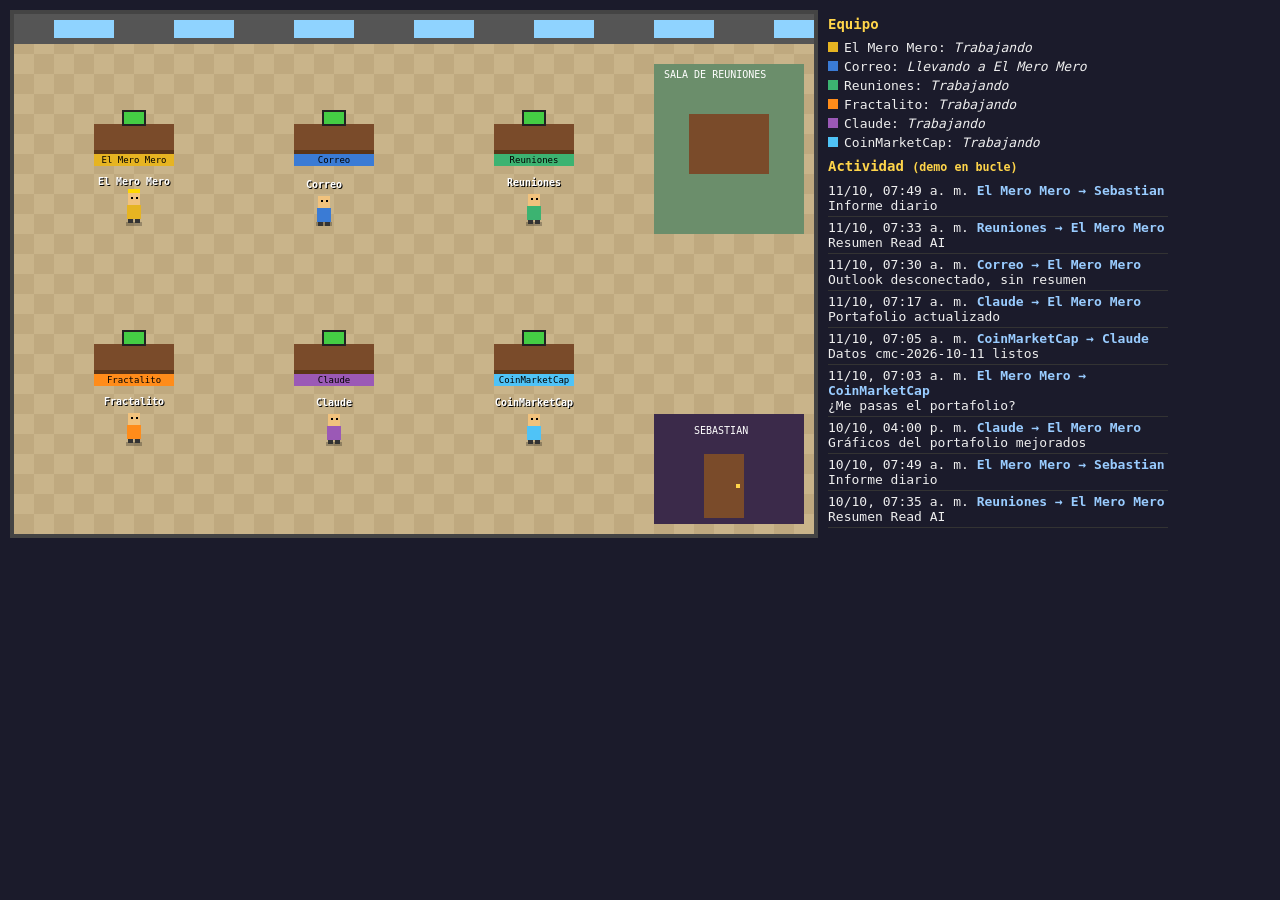
==== index.html @ 962b0408 "Oficina virtual v1" ====
<!doctype html><html lang="es"><head><meta charset="utf-8"><title>Oficina virtual</title>
<link rel="stylesheet" href="estilo.css"></head><body>
<div id="app"><canvas id="c" width="800" height="520"></canvas>
<aside><h2>Equipo</h2><div id="estado"></div><h2>Actividad <small id="modo"></small></h2><div id="log"></div></aside></div>
<script src="eventos.js"></script><script src="oficina.js"></script></body></html>
---- estilo.css ----
body{margin:0;background:#1b1b2b;color:#eee;font:13px monospace}#app{display:flex;gap:10px;padding:10px}
canvas{image-rendering:pixelated;border:4px solid #444;width:800px;height:520px}aside{width:340px;max-height:520px;overflow:auto}
h2{font-size:14px;color:#ffd54a;margin:6px 0}.ag{padding:2px 0}.dot{display:inline-block;width:10px;height:10px;margin-right:6px}
.ev{border-bottom:1px solid #333;padding:3px 0}.ev b{color:#9cf}
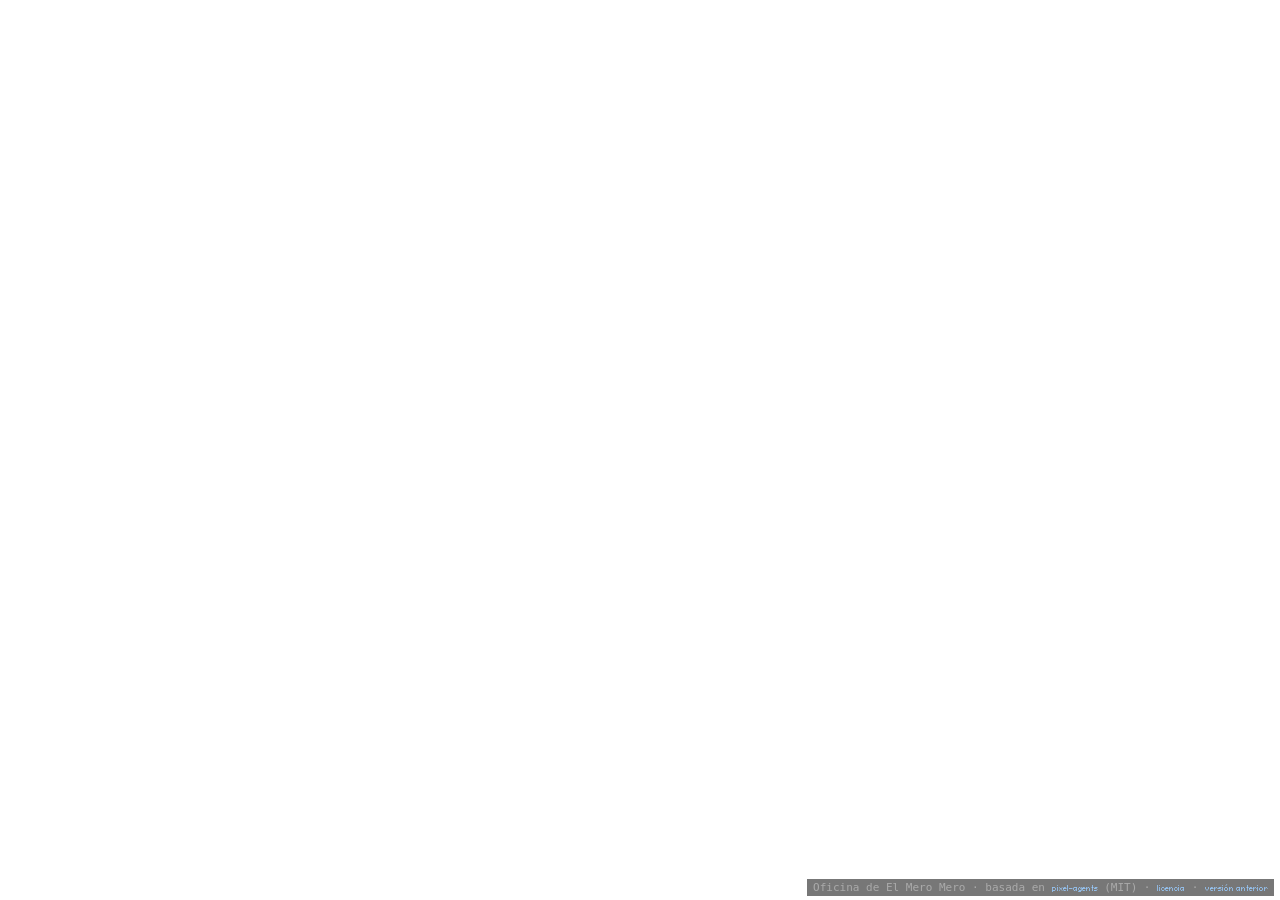
==== commit eccdf815: "Publicar build pixel-agents" ====
--- a/index.html
+++ b/index.html
@@ -1,5 +1,14 @@
-<!doctype html><html lang="es"><head><meta charset="utf-8"><title>Oficina virtual</title>
-<link rel="stylesheet" href="estilo.css"></head><body>
-<div id="app"><canvas id="c" width="800" height="520"></canvas>
-<aside><h2>Equipo</h2><div id="estado"></div><h2>Actividad <small id="modo"></small></h2><div id="log"></div></aside></div>
-<script src="eventos.js"></script><script src="oficina.js"></script></body></html>
+<!doctype html>
+<html lang="es">
+  <head>
+    <meta charset="UTF-8" />
+    <link rel="icon" type="image/svg+xml" href="/vite.svg" />
+    <meta name="viewport" content="width=device-width, initial-scale=1.0" />
+    <title>Oficina de El Mero Mero</title>
+    <script type="module" crossorigin src="./assets/index-DQ82fQJ1.js"></script>
+    <link rel="stylesheet" crossorigin href="./assets/index-CriQp6rI.css">
+  </head>
+  <body>
+    <div id="root"></div>
+  <div style="position:fixed;right:6px;bottom:4px;font:11px monospace;color:#aaa;z-index:9999;background:#0008;padding:2px 6px">Oficina de El Mero Mero · basada en <a style="color:#9cf" href="https://github.com/pixel-agents-hq/pixel-agents">pixel-agents</a> (MIT) · <a style="color:#9cf" href="LICENSE-pixel-agents.txt">licencia</a> · <a style="color:#9cf" href="v1/">versión anterior</a></div></body>
+</html>
--- a/assets/index-CriQp6rI.css
+++ b/assets/index-CriQp6rI.css
@@ -0,0 +1,2 @@
+/*! tailwindcss v4.3.3 | MIT License | https://tailwindcss.com */
+@layer properties{@supports (((-webkit-hyphens:none)) and (not (margin-trim:inline))) or ((-moz-orient:inline) and (not (color:rgb(from red r g b)))){*,:before,:after,::backdrop{--tw-translate-x:0;--tw-translate-y:0;--tw-translate-z:0;--tw-rotate-x:initial;--tw-rotate-y:initial;--tw-rotate-z:initial;--tw-skew-x:initial;--tw-skew-y:initial;--tw-border-style:solid;--tw-leading:initial;--tw-font-weight:initial;--tw-tracking:initial;--tw-ordinal:initial;--tw-slashed-zero:initial;--tw-numeric-figure:initial;--tw-numeric-spacing:initial;--tw-numeric-fraction:initial;--tw-shadow:0 0 #0000;--tw-shadow-color:initial;--tw-shadow-alpha:100%;--tw-inset-shadow:0 0 #0000;--tw-inset-shadow-color:initial;--tw-inset-shadow-alpha:100%;--tw-ring-color:initial;--tw-ring-shadow:0 0 #0000;--tw-inset-ring-color:initial;--tw-inset-ring-shadow:0 0 #0000;--tw-ring-inset:initial;--tw-ring-offset-width:0px;--tw-ring-offset-color:#fff;--tw-ring-offset-shadow:0 0 #0000;--tw-outline-style:solid;--tw-blur:initial;--tw-brightness:initial;--tw-contrast:initial;--tw-grayscale:initial;--tw-hue-rotate:initial;--tw-invert:initial;--tw-opacity:initial;--tw-saturate:initial;--tw-sepia:initial;--tw-drop-shadow:initial;--tw-drop-shadow-color:initial;--tw-drop-shadow-alpha:100%;--tw-drop-shadow-size:initial;--tw-duration:initial;--tw-ease:initial}}}@layer theme{:root,:host{--font-sans:-apple-system, BlinkMacSystemFont, "Segoe UI", Roboto, "Helvetica Neue", "Noto Sans", Arial, sans-serif, "Apple Color Emoji", "Segoe UI Emoji", "Segoe UI Symbol", "Noto Color Emoji";--font-mono:ui-monospace, SFMono-Regular, Menlo, Monaco, Consolas, "Liberation Mono", "Courier New", monospace;--color-black:#000;--color-white:#fff;--container-2xs:18rem;--container-xs:20rem;--container-sm:24rem;--container-xl:36rem;--font-weight-bold:700;--ease-out:cubic-bezier(0, 0, .2, 1);--default-transition-duration:.15s;--default-transition-timing-function:cubic-bezier(.4, 0, .2, 1);--default-font-family:var(--font-sans);--default-mono-font-family:var(--font-mono);--color-bg:var(--color-bg);--color-bg-dark:var(--color-bg-dark);--color-bg-thumb:var(--color-bg-thumb);--color-border:var(--color-border);--color-accent:var(--color-accent);--color-text:var(--color-text);--color-text-muted:var(--color-text-muted);--color-btn-bg:var(--color-btn-bg);--color-btn-hover:var(--color-btn-hover);--color-active-bg:var(--color-active-bg);--color-accent-bright:var(--color-accent-bright);--color-reset-text:var(--color-reset-text);--color-danger:var(--color-danger);--color-warning:var(--color-warning);--color-status-permission:var(--color-status-permission);--color-status-active:var(--color-status-active);--color-status-success:var(--color-status-success);--color-status-error:var(--color-status-error);--shadow-pixel:var(--shadow-pixel)}}@layer base{*,:after,:before,::backdrop{box-sizing:border-box;border:0 solid;margin:0;padding:0}::file-selector-button{box-sizing:border-box;border:0 solid;margin:0;padding:0}html,:host{-webkit-text-size-adjust:100%;tab-size:4;line-height:1.5;font-family:var(--default-font-family,-apple-system, BlinkMacSystemFont, "Segoe UI", Roboto, "Helvetica Neue", "Noto Sans", Arial, sans-serif, "Apple Color Emoji", "Segoe UI Emoji", "Segoe UI Symbol", "Noto Color Emoji");font-feature-settings:var(--default-font-feature-settings,normal);font-variation-settings:var(--default-font-variation-settings,normal);-webkit-tap-highlight-color:transparent}hr{height:0;color:inherit;border-top-width:1px}abbr:where([title]){-webkit-text-decoration:underline dotted;text-decoration:underline dotted}h1,h2,h3,h4,h5,h6{font-size:inherit;font-weight:inherit}a{color:inherit;-webkit-text-decoration:inherit;-webkit-text-decoration:inherit;-webkit-text-decoration:inherit;-webkit-text-decoration:inherit;text-decoration:inherit}b,strong{font-weight:bolder}code,kbd,samp,pre{font-family:var(--default-mono-font-family,ui-monospace, SFMono-Regular, Menlo, Monaco, Consolas, "Liberation Mono", "Courier New", monospace);font-feature-settings:var(--default-mono-font-feature-settings,normal);font-variation-settings:var(--default-mono-font-variation-settings,normal);font-size:1em}small{font-size:80%}sub,sup{vertical-align:baseline;font-size:75%;line-height:0;position:relative}sub{bottom:-.25em}sup{top:-.5em}table{text-indent:0;border-color:inherit;border-collapse:collapse}:-moz-focusring:where(:not(iframe)){outline:auto}progress{vertical-align:baseline}summary{display:list-item}ol,ul,menu{list-style:none}img,svg,video,canvas,audio,iframe,embed,object{vertical-align:middle;display:block}img,video{max-width:100%;height:auto}button,input,select,optgroup,textarea{font:inherit;font-feature-settings:inherit;font-variation-settings:inherit;letter-spacing:inherit;color:inherit;opacity:1;background-color:#0000;border-radius:0}::file-selector-button{font:inherit;font-feature-settings:inherit;font-variation-settings:inherit;letter-spacing:inherit;color:inherit;opacity:1;background-color:#0000;border-radius:0}:where(select:is([multiple],[size])) optgroup{font-weight:bolder}:where(select:is([multiple],[size])) optgroup option{padding-inline-start:20px}::file-selector-button{margin-inline-end:4px}::placeholder{opacity:1}@supports (not ((-webkit-appearance:-apple-pay-button))) or (contain-intrinsic-size:1px){::placeholder{color:currentColor}@supports (color:color-mix(in lab, red, red)){::placeholder{color:color-mix(in oklab, currentcolor 50%, transparent)}}}textarea{resize:vertical}::-webkit-search-decoration{-webkit-appearance:none}::-webkit-date-and-time-value{min-height:1lh;text-align:inherit}::-webkit-datetime-edit{display:inline-flex}::-webkit-datetime-edit-fields-wrapper{padding:0}::-webkit-datetime-edit{padding-block:0}::-webkit-datetime-edit-year-field{padding-block:0}::-webkit-datetime-edit-month-field{padding-block:0}::-webkit-datetime-edit-day-field{padding-block:0}::-webkit-datetime-edit-hour-field{padding-block:0}::-webkit-datetime-edit-minute-field{padding-block:0}::-webkit-datetime-edit-second-field{padding-block:0}::-webkit-datetime-edit-millisecond-field{padding-block:0}::-webkit-datetime-edit-meridiem-field{padding-block:0}::-webkit-calendar-picker-indicator{line-height:1}:-moz-ui-invalid{box-shadow:none}button,input:where([type=button],[type=reset],[type=submit]){appearance:button}::file-selector-button{appearance:button}::-webkit-inner-spin-button{height:auto}::-webkit-outer-spin-button{height:auto}[hidden]:where(:not([hidden=until-found])){display:none!important}html,body,#root{width:100%;height:100%;color:var(--color-text);margin:0;font-family:FS Pixel Sans,sans-serif;font-size:22px;overflow:hidden}*{font-family:FS Pixel Sans,sans-serif}}@layer components{.pixel-panel{border-style:var(--tw-border-style);border-width:2px;border-color:var(--color-border);background-color:var(--color-bg);--tw-shadow:var(--shadow-pixel);box-shadow:var(--tw-inset-shadow), var(--tw-inset-ring-shadow), var(--tw-ring-offset-shadow), var(--tw-ring-shadow), var(--tw-shadow);border-radius:0}.carousel{flex-wrap:nowrap;gap:8px;padding-bottom:2px;display:flex;overflow-x:auto}.pixel-range{appearance:none;cursor:pointer;border:2px solid var(--color-border);background:linear-gradient(to right, var(--color-accent) var(--range-fill,50%), var(--color-bg-dark) var(--range-fill,50%));height:16px}.pixel-range::-webkit-slider-runnable-track{-webkit-appearance:none;background:0 0;height:12px}.pixel-range::-webkit-slider-thumb{appearance:none;background:var(--color-text);border:2px solid var(--color-border);width:10px;height:18px;box-shadow:var(--shadow-pixel);border-radius:0;margin-top:-5px}.pixel-range:hover::-webkit-slider-thumb{background:var(--color-accent-bright)}.pixel-range::-moz-range-track{background:0 0;height:12px}.pixel-range::-moz-range-thumb{background:var(--color-text);border:2px solid var(--color-border);width:10px;height:18px;box-shadow:var(--shadow-pixel);border-radius:0}.pixel-range:hover::-moz-range-thumb{background:var(--color-accent-bright)}.pixel-pulse{animation:1.5s ease-in-out infinite pixel-pulse}.pixel-scrollbar::-webkit-scrollbar{width:6px;height:6px}.pixel-scrollbar::-webkit-scrollbar-track{background:var(--color-bg-dark)}.pixel-scrollbar::-webkit-scrollbar-thumb{background:var(--color-border);border-radius:0}.pixel-scrollbar::-webkit-scrollbar-thumb:hover{background:var(--color-accent)}.pixel-scrollbar{scrollbar-width:thin;scrollbar-color:var(--color-border) var(--color-bg-dark)}}@layer utilities{.pointer-events-none{pointer-events:none}.invisible{visibility:hidden}.visible{visibility:visible}.absolute{position:absolute}.fixed{position:fixed}.relative{position:relative}.static{position:static}.inset-0{inset:0}.top-1\/2{top:50%}.top-4{top:4px}.top-8{top:8px}.top-10{top:10px}.right-4{right:4px}.right-28{right:28px}.bottom-8{bottom:8px}.bottom-10{bottom:10px}.bottom-42{bottom:42px}.bottom-76{bottom:76px}.bottom-full{bottom:100%}.left-0{left:0}.left-1\/2{left:50%}.left-8{left:8px}.left-10{left:10px}.z-10{z-index:10}.z-11{z-index:11}.z-15{z-index:15}.z-20{z-index:20}.z-100{z-index:100}.container{width:100%}@media (width>=40rem){.container{max-width:40rem}}@media (width>=48rem){.container{max-width:48rem}}@media (width>=64rem){.container{max-width:64rem}}@media (width>=80rem){.container{max-width:80rem}}@media (width>=96rem){.container{max-width:96rem}}.m-0{margin:0}.mx-2{margin-inline:2px}.-mt-4{margin-top:-4px}.-mt-6{margin-top:-6px}.mt-4{margin-top:4px}.mt-6{margin-top:6px}.mt-8{margin-top:8px}.mt-10{margin-top:10px}.mt-12{margin-top:12px}.mt-\[1px\]{margin-top:1px}.mb-2{margin-bottom:2px}.mb-4{margin-bottom:4px}.mb-6{margin-bottom:6px}.mb-8{margin-bottom:8px}.mb-12{margin-bottom:12px}.mb-20{margin-bottom:20px}.ml-2{margin-left:2px}.ml-3{margin-left:3px}.block{display:block}.flex{display:flex}.grid{display:grid}.hidden{display:none}.inline{display:inline}.inline-block{display:inline-block}.inline-flex{display:inline-flex}.size-20{width:20px;height:20px}.h-6{height:6px}.h-8{height:8px}.h-14{height:14px}.h-16{height:16px}.h-18{height:18px}.h-24{height:24px}.h-40{height:40px}.h-full{height:100%}.max-h-80{max-height:80px}.max-h-\[60vh\]{max-height:60vh}.min-h-170{min-height:170px}.w-6{width:6px}.w-8{width:8px}.w-14{width:14px}.w-16{width:16px}.w-18{width:18px}.w-21{width:21px}.w-24{width:24px}.w-40{width:40px}.w-44{width:44px}.w-64{width:64px}.w-130{width:130px}.w-\[1px\]{width:1px}.w-full{width:100%}.max-w-2xs{max-width:var(--container-2xs)}.max-w-\[calc\(100vw-20px\)\]{max-width:calc(100vw - 20px)}.max-w-xl{max-width:var(--container-xl)}.min-w-0{min-width:0}.min-w-128{min-width:128px}.min-w-sm\!{min-width:var(--container-sm)!important}.min-w-xs{min-width:var(--container-xs)}.flex-1{flex:1}.shrink-0{flex-shrink:0}.grow{flex-grow:1}.-translate-x-1\/2{--tw-translate-x:calc(calc(1 / 2 * 100%) * -1);translate:var(--tw-translate-x) var(--tw-translate-y)}.-translate-y-1\/2{--tw-translate-y:calc(calc(1 / 2 * 100%) * -1);translate:var(--tw-translate-x) var(--tw-translate-y)}.translate-y-2{--tw-translate-y:calc(1px * 2);translate:var(--tw-translate-x) var(--tw-translate-y)}.transform{transform:var(--tw-rotate-x,) var(--tw-rotate-y,) var(--tw-rotate-z,) var(--tw-skew-x,) var(--tw-skew-y,)}.cursor-default{cursor:default}.cursor-pointer{cursor:pointer}.list-disc{list-style-type:disc}.grid-cols-\[repeat\(4\,130px\)\]{grid-template-columns:repeat(4,130px)}.flex-col{flex-direction:column}.flex-col-reverse{flex-direction:column-reverse}.flex-row{flex-direction:row}.flex-wrap{flex-wrap:wrap}.items-center{align-items:center}.items-start{align-items:flex-start}.justify-between{justify-content:space-between}.justify-center{justify-content:center}.justify-end{justify-content:flex-end}.gap-0{gap:0}.gap-2{gap:2px}.gap-3{gap:3px}.gap-4{gap:4px}.gap-5{gap:5px}.gap-6{gap:6px}.gap-8{gap:8px}.gap-10{gap:10px}.gap-12{gap:12px}.gap-\[1px\]{gap:1px}.overflow-auto{overflow:auto}.overflow-hidden{overflow:hidden}.overflow-y-auto{overflow-y:auto}.rounded-full{border-radius:3.40282e38px}.rounded-none{border-radius:0}.border{border-style:var(--tw-border-style);border-width:1px}.border-0{border-style:var(--tw-border-style);border-width:0}.border-2{border-style:var(--tw-border-style);border-width:2px}.border-t{border-top-style:var(--tw-border-style);border-top-width:1px}.border-r{border-right-style:var(--tw-border-style);border-right-width:1px}.border-b{border-bottom-style:var(--tw-border-style);border-bottom-width:1px}.border-l-2{border-left-style:var(--tw-border-style);border-left-width:2px}.border-none{--tw-border-style:none;border-style:none}.border-accent{border-color:var(--color-accent)}.border-border{border-color:var(--color-border)}.border-border\!{border-color:var(--color-border)!important}.border-transparent{border-color:#0000}.border-white\/8{border-color:#ffffff14}@supports (color:color-mix(in lab, red, red)){.border-white\/8{border-color:color-mix(in oklab, var(--color-white) 8%, transparent)}}.border-white\/50{border-color:#ffffff80}@supports (color:color-mix(in lab, red, red)){.border-white\/50{border-color:color-mix(in oklab, var(--color-white) 50%, transparent)}}.bg-accent{background-color:var(--color-accent)}.bg-accent\!{background-color:var(--color-accent)!important}.bg-accent-bright{background-color:var(--color-accent-bright)}.bg-active-bg{background-color:var(--color-active-bg)}.bg-bg{background-color:var(--color-bg)}.bg-bg-dark{background-color:var(--color-bg-dark)}.bg-black\/50{background-color:#00000080}@supports (color:color-mix(in lab, red, red)){.bg-black\/50{background-color:color-mix(in oklab, var(--color-black) 50%, transparent)}}.bg-black\/70{background-color:#000000b3}@supports (color:color-mix(in lab, red, red)){.bg-black\/70{background-color:color-mix(in oklab, var(--color-black) 70%, transparent)}}.bg-btn-bg{background-color:var(--color-btn-bg)}.bg-danger{background-color:var(--color-danger)}.bg-status-active{background-color:var(--color-status-active)}.bg-status-error{background-color:var(--color-status-error)}.bg-status-permission{background-color:var(--color-status-permission)}.bg-status-success{background-color:var(--color-status-success)}.bg-transparent{background-color:#0000}.bg-white\/15{background-color:#ffffff26}@supports (color:color-mix(in lab, red, red)){.bg-white\/15{background-color:color-mix(in oklab, var(--color-white) 15%, transparent)}}.p-0{padding:0}.p-4{padding:4px}.px-2{padding-inline:2px}.px-4{padding-inline:4px}.px-6{padding-inline:6px}.px-8{padding-inline:8px}.px-10{padding-inline:10px}.px-12{padding-inline:12px}.px-14{padding-inline:14px}.px-16{padding-inline:16px}.px-20{padding-inline:20px}.px-24{padding-inline:24px}.px-32{padding-inline:32px}.py-0\.5{padding-block:.5px}.py-1{padding-block:1px}.py-2{padding-block:2px}.py-3{padding-block:3px}.py-4{padding-block:4px}.py-6{padding-block:6px}.py-8{padding-block:8px}.py-10{padding-block:10px}.py-24{padding-block:24px}.pt-2{padding-top:2px}.pt-8{padding-top:8px}.pr-2{padding-right:2px}.pr-20{padding-right:20px}.pb-2{padding-bottom:2px}.pb-4{padding-bottom:4px}.pb-9{padding-bottom:9px}.pb-10{padding-bottom:10px}.pl-1\.5{padding-left:1.5px}.pl-4{padding-left:4px}.pl-8{padding-left:8px}.pl-18{padding-left:18px}.text-center{text-align:center}.text-left{text-align:left}.text-right{text-align:right}.font-mono{font-family:var(--font-mono)}.text-2xl{font-size:36px}.text-2xs{font-size:16px}.text-3xl{font-size:44px}.text-4xl{font-size:52px}.text-5xl{font-size:64px}.text-\[12px\]{font-size:12px}.text-base{font-size:22px}.text-lg{font-size:26px}.text-sm{font-size:20px}.text-xl{font-size:30px}.text-xs{font-size:18px}.leading-\[1\.3\]{--tw-leading:1.3;line-height:1.3}.leading-\[1\.4\]{--tw-leading:1.4;line-height:1.4}.leading-none{--tw-leading:1;line-height:1}.font-bold{--tw-font-weight:var(--font-weight-bold);font-weight:var(--font-weight-bold)}.tracking-\[0\.08em\]{--tw-tracking:.08em;letter-spacing:.08em}.break-all{word-break:break-all}.text-ellipsis{text-overflow:ellipsis}.whitespace-nowrap{white-space:nowrap}.text-accent{color:var(--color-accent)}.text-accent-bright{color:var(--color-accent-bright)}.text-reset-text{color:var(--color-reset-text)}.text-status-error{color:var(--color-status-error)}.text-status-permission{color:var(--color-status-permission)}.text-status-success{color:var(--color-status-success)}.text-text{color:var(--color-text)}.text-text-muted{color:var(--color-text-muted)}.text-warning{color:var(--color-warning)}.text-white{color:var(--color-white)}.lowercase{text-transform:lowercase}.uppercase{text-transform:uppercase}.italic{font-style:italic}.tabular-nums{--tw-numeric-spacing:tabular-nums;font-variant-numeric:var(--tw-ordinal,) var(--tw-slashed-zero,) var(--tw-numeric-figure,) var(--tw-numeric-spacing,) var(--tw-numeric-fraction,)}.no-underline{text-decoration-line:none}.underline{text-decoration-line:underline}.opacity-50{opacity:.5}.opacity-60{opacity:.6}.opacity-70{opacity:.7}.opacity-80{opacity:.8}.opacity-85{opacity:.85}.opacity-\[var\(--btn-disabled-opacity\)\]{opacity:var(--btn-disabled-opacity)}.shadow{--tw-shadow:0 1px 3px 0 var(--tw-shadow-color,#0000001a), 0 1px 2px -1px var(--tw-shadow-color,#0000001a);box-shadow:var(--tw-inset-shadow), var(--tw-inset-ring-shadow), var(--tw-ring-offset-shadow), var(--tw-ring-shadow), var(--tw-shadow)}.shadow-pixel{--tw-shadow:var(--shadow-pixel);box-shadow:var(--tw-inset-shadow), var(--tw-inset-ring-shadow), var(--tw-ring-offset-shadow), var(--tw-ring-shadow), var(--tw-shadow)}.ring{--tw-ring-shadow:var(--tw-ring-inset,) 0 0 0 calc(1px + var(--tw-ring-offset-width)) var(--tw-ring-color,currentcolor);box-shadow:var(--tw-inset-shadow), var(--tw-inset-ring-shadow), var(--tw-ring-offset-shadow), var(--tw-ring-shadow), var(--tw-shadow)}.outline{outline-style:var(--tw-outline-style);outline-width:1px}.grayscale{--tw-grayscale:grayscale(100%);filter:var(--tw-blur,) var(--tw-brightness,) var(--tw-contrast,) var(--tw-grayscale,) var(--tw-hue-rotate,) var(--tw-invert,) var(--tw-saturate,) var(--tw-sepia,) var(--tw-drop-shadow,)}.transition{transition-property:color,background-color,border-color,outline-color,text-decoration-color,fill,stroke,--tw-gradient-from,--tw-gradient-via,--tw-gradient-to,opacity,box-shadow,transform,translate,scale,rotate,filter,-webkit-backdrop-filter,backdrop-filter,display,content-visibility,overlay,pointer-events;transition-timing-function:var(--tw-ease,var(--default-transition-timing-function));transition-duration:var(--tw-duration,var(--default-transition-duration))}.transition-colors{transition-property:color,background-color,border-color,outline-color,text-decoration-color,fill,stroke,--tw-gradient-from,--tw-gradient-via,--tw-gradient-to;transition-timing-function:var(--tw-ease,var(--default-transition-timing-function));transition-duration:var(--tw-duration,var(--default-transition-duration))}.transition-opacity{transition-property:opacity;transition-timing-function:var(--tw-ease,var(--default-transition-timing-function));transition-duration:var(--tw-duration,var(--default-transition-duration))}.duration-200{--tw-duration:.2s;transition-duration:.2s}.ease-out{--tw-ease:var(--ease-out);transition-timing-function:var(--ease-out)}.select-all{-webkit-user-select:all;user-select:all}.select-none{-webkit-user-select:none;user-select:none}@media (hover:hover){.hover\:border-accent-bright:hover{border-color:var(--color-accent-bright)}.hover\:bg-accent-bright:hover{background-color:var(--color-accent-bright)}.hover\:bg-accent-bright\!:hover{background-color:var(--color-accent-bright)!important}.hover\:bg-btn-bg:hover{background-color:var(--color-btn-bg)}.hover\:bg-btn-hover:hover{background-color:var(--color-btn-hover)}.hover\:text-accent:hover{color:var(--color-accent)}.hover\:text-accent-bright:hover{color:var(--color-accent-bright)}.hover\:text-text:hover{color:var(--color-text)}}.disabled\:cursor-default:disabled{cursor:default}.disabled\:opacity-\(--btn-disabled-opacity\):disabled{opacity:var(--btn-disabled-opacity)}@media (hover:hover){.disabled\:hover\:bg-btn-bg:disabled:hover{background-color:var(--color-btn-bg)}}}@font-face{font-family:FS Pixel Sans;font-style:normal;font-weight:400;font-display:swap;src:url(../fonts/FSPixelSansUnicode-Regular.ttf)format("truetype")}:root{--color-bg:#1e1e2e;--color-bg-dark:#181828;--color-bg-thumb:#2a2a3a;--color-border:#4a4a6a;--color-accent:#6030ff;--color-accent-bright:#746fff;--color-text:#ffffffe6;--color-text-muted:#ffffff80;--color-btn-bg:#353445;--color-btn-hover:#4e4b68;--color-active-bg:#2c2b6d;--color-reset-text:#ecc;--color-danger:#d14249;--color-warning:#ff8d14;--color-status-permission:#cca700;--color-status-active:#3794ff;--color-status-success:#89d185;--color-status-error:var(--color-danger);--shadow-pixel:2px 2px 0px #0a0a14;--vignette:radial-gradient(ellipse at center, transparent 50%, #0009 100%);--btn-disabled-opacity:.35}@keyframes pixel-pulse{0%,to{opacity:1}50%{opacity:.3}}@property --tw-translate-x{syntax:"*";inherits:false;initial-value:0}@property --tw-translate-y{syntax:"*";inherits:false;initial-value:0}@property --tw-translate-z{syntax:"*";inherits:false;initial-value:0}@property --tw-rotate-x{syntax:"*";inherits:false}@property --tw-rotate-y{syntax:"*";inherits:false}@property --tw-rotate-z{syntax:"*";inherits:false}@property --tw-skew-x{syntax:"*";inherits:false}@property --tw-skew-y{syntax:"*";inherits:false}@property --tw-border-style{syntax:"*";inherits:false;initial-value:solid}@property --tw-leading{syntax:"*";inherits:false}@property --tw-font-weight{syntax:"*";inherits:false}@property --tw-tracking{syntax:"*";inherits:false}@property --tw-ordinal{syntax:"*";inherits:false}@property --tw-slashed-zero{syntax:"*";inherits:false}@property --tw-numeric-figure{syntax:"*";inherits:false}@property --tw-numeric-spacing{syntax:"*";inherits:false}@property --tw-numeric-fraction{syntax:"*";inherits:false}@property --tw-shadow{syntax:"*";inherits:false;initial-value:0 0 #0000}@property --tw-shadow-color{syntax:"*";inherits:false}@property --tw-shadow-alpha{syntax:"<percentage>";inherits:false;initial-value:100%}@property --tw-inset-shadow{syntax:"*";inherits:false;initial-value:0 0 #0000}@property --tw-inset-shadow-color{syntax:"*";inherits:false}@property --tw-inset-shadow-alpha{syntax:"<percentage>";inherits:false;initial-value:100%}@property --tw-ring-color{syntax:"*";inherits:false}@property --tw-ring-shadow{syntax:"*";inherits:false;initial-value:0 0 #0000}@property --tw-inset-ring-color{syntax:"*";inherits:false}@property --tw-inset-ring-shadow{syntax:"*";inherits:false;initial-value:0 0 #0000}@property --tw-ring-inset{syntax:"*";inherits:false}@property --tw-ring-offset-width{syntax:"<length>";inherits:false;initial-value:0}@property --tw-ring-offset-color{syntax:"*";inherits:false;initial-value:#fff}@property --tw-ring-offset-shadow{syntax:"*";inherits:false;initial-value:0 0 #0000}@property --tw-outline-style{syntax:"*";inherits:false;initial-value:solid}@property --tw-blur{syntax:"*";inherits:false}@property --tw-brightness{syntax:"*";inherits:false}@property --tw-contrast{syntax:"*";inherits:false}@property --tw-grayscale{syntax:"*";inherits:false}@property --tw-hue-rotate{syntax:"*";inherits:false}@property --tw-invert{syntax:"*";inherits:false}@property --tw-opacity{syntax:"*";inherits:false}@property --tw-saturate{syntax:"*";inherits:false}@property --tw-sepia{syntax:"*";inherits:false}@property --tw-drop-shadow{syntax:"*";inherits:false}@property --tw-drop-shadow-color{syntax:"*";inherits:false}@property --tw-drop-shadow-alpha{syntax:"<percentage>";inherits:false;initial-value:100%}@property --tw-drop-shadow-size{syntax:"*";inherits:false}@property --tw-duration{syntax:"*";inherits:false}@property --tw-ease{syntax:"*";inherits:false}
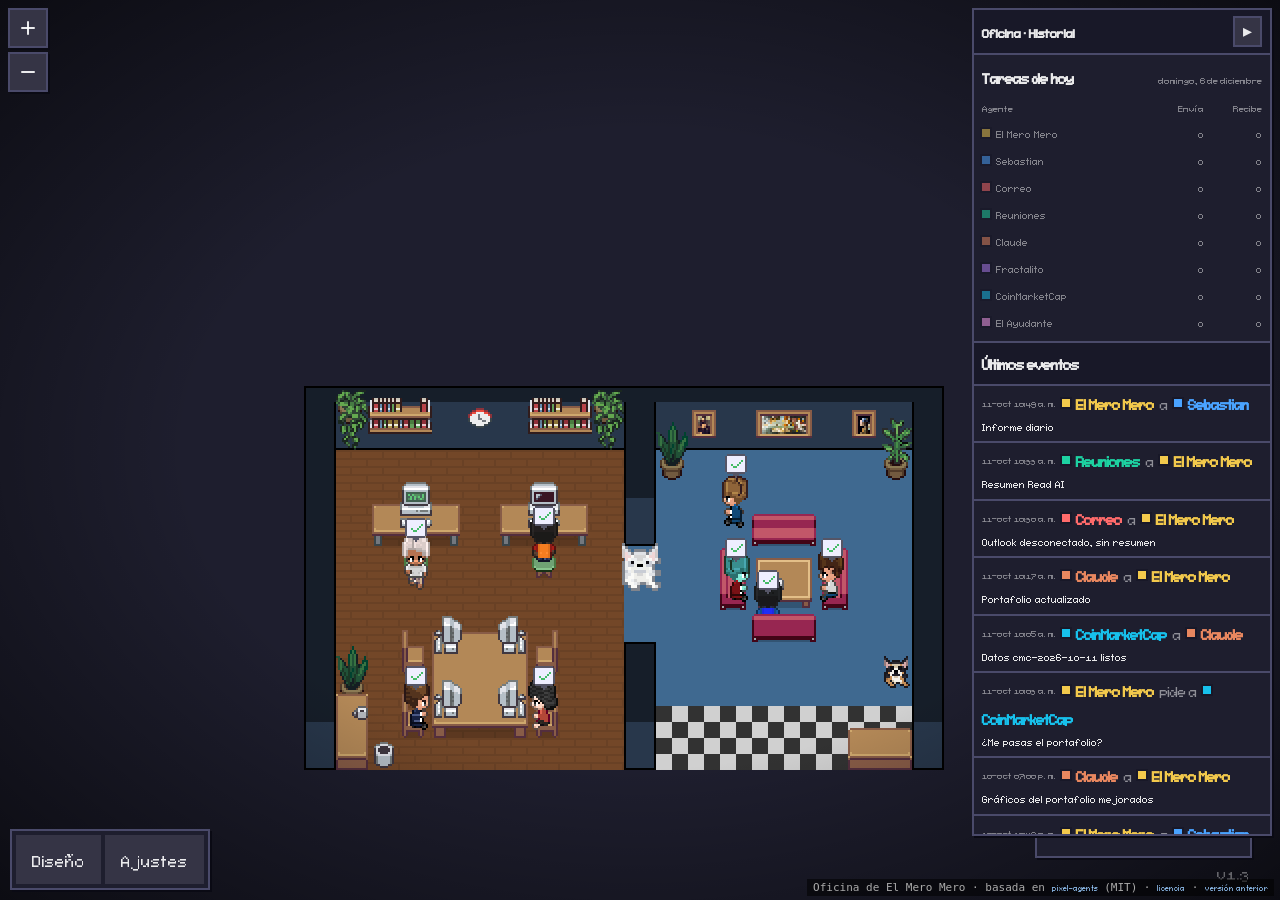
==== commit 05cc37ce: "Sebastian estilo Lobo de Wall Street" ====
--- a/index.html
+++ b/index.html
@@ -2,11 +2,11 @@
 <html lang="es">
   <head>
     <meta charset="UTF-8" />
-    <link rel="icon" type="image/svg+xml" href="/vite.svg" />
-    <meta name="viewport" content="width=device-width, initial-scale=1.0" />
+    <link rel="icon" href="data:," />
+    <meta name="viewport" content="width=device-width, initial-scale=1.0, viewport-fit=cover" />
     <title>Oficina de El Mero Mero</title>
-    <script type="module" crossorigin src="./assets/index-DQ82fQJ1.js"></script>
-    <link rel="stylesheet" crossorigin href="./assets/index-CriQp6rI.css">
+    <script type="module" crossorigin src="./assets/index-D2UADUM4.js"></script>
+    <link rel="stylesheet" crossorigin href="./assets/index-CZzEmwzj.css">
   </head>
   <body>
     <div id="root"></div>
--- a/assets/index-CZzEmwzj.css
+++ b/assets/index-CZzEmwzj.css
@@ -0,0 +1,2 @@
+/*! tailwindcss v4.3.3 | MIT License | https://tailwindcss.com */
+@layer properties{@supports (((-webkit-hyphens:none)) and (not (margin-trim:inline))) or ((-moz-orient:inline) and (not (color:rgb(from red r g b)))){*,:before,:after,::backdrop{--tw-translate-x:0;--tw-translate-y:0;--tw-translate-z:0;--tw-rotate-x:initial;--tw-rotate-y:initial;--tw-rotate-z:initial;--tw-skew-x:initial;--tw-skew-y:initial;--tw-border-style:solid;--tw-leading:initial;--tw-font-weight:initial;--tw-tracking:initial;--tw-ordinal:initial;--tw-slashed-zero:initial;--tw-numeric-figure:initial;--tw-numeric-spacing:initial;--tw-numeric-fraction:initial;--tw-shadow:0 0 #0000;--tw-shadow-color:initial;--tw-shadow-alpha:100%;--tw-inset-shadow:0 0 #0000;--tw-inset-shadow-color:initial;--tw-inset-shadow-alpha:100%;--tw-ring-color:initial;--tw-ring-shadow:0 0 #0000;--tw-inset-ring-color:initial;--tw-inset-ring-shadow:0 0 #0000;--tw-ring-inset:initial;--tw-ring-offset-width:0px;--tw-ring-offset-color:#fff;--tw-ring-offset-shadow:0 0 #0000;--tw-outline-style:solid;--tw-blur:initial;--tw-brightness:initial;--tw-contrast:initial;--tw-grayscale:initial;--tw-hue-rotate:initial;--tw-invert:initial;--tw-opacity:initial;--tw-saturate:initial;--tw-sepia:initial;--tw-drop-shadow:initial;--tw-drop-shadow-color:initial;--tw-drop-shadow-alpha:100%;--tw-drop-shadow-size:initial;--tw-duration:initial;--tw-ease:initial}}}@layer theme{:root,:host{--font-sans:-apple-system, BlinkMacSystemFont, "Segoe UI", Roboto, "Helvetica Neue", "Noto Sans", Arial, sans-serif, "Apple Color Emoji", "Segoe UI Emoji", "Segoe UI Symbol", "Noto Color Emoji";--font-mono:ui-monospace, SFMono-Regular, Menlo, Monaco, Consolas, "Liberation Mono", "Courier New", monospace;--color-black:#000;--color-white:#fff;--container-2xs:18rem;--container-xs:20rem;--container-sm:24rem;--container-xl:36rem;--font-weight-bold:700;--ease-out:cubic-bezier(0, 0, .2, 1);--default-transition-duration:.15s;--default-transition-timing-function:cubic-bezier(.4, 0, .2, 1);--default-font-family:var(--font-sans);--default-mono-font-family:var(--font-mono);--color-bg:var(--color-bg);--color-bg-dark:var(--color-bg-dark);--color-bg-thumb:var(--color-bg-thumb);--color-border:var(--color-border);--color-accent:var(--color-accent);--color-text:var(--color-text);--color-text-muted:var(--color-text-muted);--color-btn-bg:var(--color-btn-bg);--color-btn-hover:var(--color-btn-hover);--color-active-bg:var(--color-active-bg);--color-accent-bright:var(--color-accent-bright);--color-reset-text:var(--color-reset-text);--color-danger:var(--color-danger);--color-warning:var(--color-warning);--color-status-permission:var(--color-status-permission);--color-status-active:var(--color-status-active);--color-status-success:var(--color-status-success);--color-status-error:var(--color-status-error);--shadow-pixel:var(--shadow-pixel)}}@layer base{*,:after,:before,::backdrop{box-sizing:border-box;border:0 solid;margin:0;padding:0}::file-selector-button{box-sizing:border-box;border:0 solid;margin:0;padding:0}html,:host{-webkit-text-size-adjust:100%;tab-size:4;line-height:1.5;font-family:var(--default-font-family,-apple-system, BlinkMacSystemFont, "Segoe UI", Roboto, "Helvetica Neue", "Noto Sans", Arial, sans-serif, "Apple Color Emoji", "Segoe UI Emoji", "Segoe UI Symbol", "Noto Color Emoji");font-feature-settings:var(--default-font-feature-settings,normal);font-variation-settings:var(--default-font-variation-settings,normal);-webkit-tap-highlight-color:transparent}hr{height:0;color:inherit;border-top-width:1px}abbr:where([title]){-webkit-text-decoration:underline dotted;text-decoration:underline dotted}h1,h2,h3,h4,h5,h6{font-size:inherit;font-weight:inherit}a{color:inherit;-webkit-text-decoration:inherit;-webkit-text-decoration:inherit;-webkit-text-decoration:inherit;-webkit-text-decoration:inherit;text-decoration:inherit}b,strong{font-weight:bolder}code,kbd,samp,pre{font-family:var(--default-mono-font-family,ui-monospace, SFMono-Regular, Menlo, Monaco, Consolas, "Liberation Mono", "Courier New", monospace);font-feature-settings:var(--default-mono-font-feature-settings,normal);font-variation-settings:var(--default-mono-font-variation-settings,normal);font-size:1em}small{font-size:80%}sub,sup{vertical-align:baseline;font-size:75%;line-height:0;position:relative}sub{bottom:-.25em}sup{top:-.5em}table{text-indent:0;border-color:inherit;border-collapse:collapse}:-moz-focusring:where(:not(iframe)){outline:auto}progress{vertical-align:baseline}summary{display:list-item}ol,ul,menu{list-style:none}img,svg,video,canvas,audio,iframe,embed,object{vertical-align:middle;display:block}img,video{max-width:100%;height:auto}button,input,select,optgroup,textarea{font:inherit;font-feature-settings:inherit;font-variation-settings:inherit;letter-spacing:inherit;color:inherit;opacity:1;background-color:#0000;border-radius:0}::file-selector-button{font:inherit;font-feature-settings:inherit;font-variation-settings:inherit;letter-spacing:inherit;color:inherit;opacity:1;background-color:#0000;border-radius:0}:where(select:is([multiple],[size])) optgroup{font-weight:bolder}:where(select:is([multiple],[size])) optgroup option{padding-inline-start:20px}::file-selector-button{margin-inline-end:4px}::placeholder{opacity:1}@supports (not ((-webkit-appearance:-apple-pay-button))) or (contain-intrinsic-size:1px){::placeholder{color:currentColor}@supports (color:color-mix(in lab, red, red)){::placeholder{color:color-mix(in oklab, currentcolor 50%, transparent)}}}textarea{resize:vertical}::-webkit-search-decoration{-webkit-appearance:none}::-webkit-date-and-time-value{min-height:1lh;text-align:inherit}::-webkit-datetime-edit{display:inline-flex}::-webkit-datetime-edit-fields-wrapper{padding:0}::-webkit-datetime-edit{padding-block:0}::-webkit-datetime-edit-year-field{padding-block:0}::-webkit-datetime-edit-month-field{padding-block:0}::-webkit-datetime-edit-day-field{padding-block:0}::-webkit-datetime-edit-hour-field{padding-block:0}::-webkit-datetime-edit-minute-field{padding-block:0}::-webkit-datetime-edit-second-field{padding-block:0}::-webkit-datetime-edit-millisecond-field{padding-block:0}::-webkit-datetime-edit-meridiem-field{padding-block:0}::-webkit-calendar-picker-indicator{line-height:1}:-moz-ui-invalid{box-shadow:none}button,input:where([type=button],[type=reset],[type=submit]){appearance:button}::file-selector-button{appearance:button}::-webkit-inner-spin-button{height:auto}::-webkit-outer-spin-button{height:auto}[hidden]:where(:not([hidden=until-found])){display:none!important}html,body,#root{width:100%;height:100%;color:var(--color-text);margin:0;font-family:FS Pixel Sans,sans-serif;font-size:22px;overflow:hidden}*{font-family:FS Pixel Sans,sans-serif}}@layer components{.pixel-panel{border-style:var(--tw-border-style);border-width:2px;border-color:var(--color-border);background-color:var(--color-bg);--tw-shadow:var(--shadow-pixel);box-shadow:var(--tw-inset-shadow), var(--tw-inset-ring-shadow), var(--tw-ring-offset-shadow), var(--tw-ring-shadow), var(--tw-shadow);border-radius:0}.carousel{flex-wrap:nowrap;gap:8px;padding-bottom:2px;display:flex;overflow-x:auto}.pixel-range{appearance:none;cursor:pointer;border:2px solid var(--color-border);background:linear-gradient(to right, var(--color-accent) var(--range-fill,50%), var(--color-bg-dark) var(--range-fill,50%));height:16px}.pixel-range::-webkit-slider-runnable-track{-webkit-appearance:none;background:0 0;height:12px}.pixel-range::-webkit-slider-thumb{appearance:none;background:var(--color-text);border:2px solid var(--color-border);width:10px;height:18px;box-shadow:var(--shadow-pixel);border-radius:0;margin-top:-5px}.pixel-range:hover::-webkit-slider-thumb{background:var(--color-accent-bright)}.pixel-range::-moz-range-track{background:0 0;height:12px}.pixel-range::-moz-range-thumb{background:var(--color-text);border:2px solid var(--color-border);width:10px;height:18px;box-shadow:var(--shadow-pixel);border-radius:0}.pixel-range:hover::-moz-range-thumb{background:var(--color-accent-bright)}.pixel-pulse{animation:1.5s ease-in-out infinite pixel-pulse}.pixel-scrollbar::-webkit-scrollbar{width:6px;height:6px}.pixel-scrollbar::-webkit-scrollbar-track{background:var(--color-bg-dark)}.pixel-scrollbar::-webkit-scrollbar-thumb{background:var(--color-border);border-radius:0}.pixel-scrollbar::-webkit-scrollbar-thumb:hover{background:var(--color-accent)}.pixel-scrollbar{scrollbar-width:thin;scrollbar-color:var(--color-border) var(--color-bg-dark)}}@layer utilities{.pointer-events-none{pointer-events:none}.collapse{visibility:collapse}.invisible{visibility:hidden}.visible{visibility:visible}.absolute{position:absolute}.fixed{position:fixed}.relative{position:relative}.static{position:static}.inset-0{inset:0}.top-1\/2{top:50%}.top-4{top:4px}.top-8{top:8px}.top-10{top:10px}.right-4{right:4px}.right-28{right:28px}.bottom-8{bottom:8px}.bottom-10{bottom:10px}.bottom-42{bottom:42px}.bottom-76{bottom:76px}.bottom-full{bottom:100%}.left-0{left:0}.left-1\/2{left:50%}.left-8{left:8px}.left-10{left:10px}.z-10{z-index:10}.z-11{z-index:11}.z-15{z-index:15}.z-20{z-index:20}.z-100{z-index:100}.container{width:100%}@media (width>=40rem){.container{max-width:40rem}}@media (width>=48rem){.container{max-width:48rem}}@media (width>=64rem){.container{max-width:64rem}}@media (width>=80rem){.container{max-width:80rem}}@media (width>=96rem){.container{max-width:96rem}}.m-0{margin:0}.mx-2{margin-inline:2px}.-mt-4{margin-top:-4px}.-mt-6{margin-top:-6px}.mt-4{margin-top:4px}.mt-6{margin-top:6px}.mt-8{margin-top:8px}.mt-10{margin-top:10px}.mt-12{margin-top:12px}.mt-\[1px\]{margin-top:1px}.mb-2{margin-bottom:2px}.mb-4{margin-bottom:4px}.mb-6{margin-bottom:6px}.mb-8{margin-bottom:8px}.mb-12{margin-bottom:12px}.mb-20{margin-bottom:20px}.ml-2{margin-left:2px}.ml-3{margin-left:3px}.block{display:block}.flex{display:flex}.grid{display:grid}.hidden{display:none}.inline{display:inline}.inline-block{display:inline-block}.inline-flex{display:inline-flex}.size-20{width:20px;height:20px}.h-6{height:6px}.h-8{height:8px}.h-14{height:14px}.h-16{height:16px}.h-18{height:18px}.h-24{height:24px}.h-40{height:40px}.h-full{height:100%}.max-h-80{max-height:80px}.max-h-\[60vh\]{max-height:60vh}.min-h-170{min-height:170px}.w-6{width:6px}.w-8{width:8px}.w-14{width:14px}.w-16{width:16px}.w-18{width:18px}.w-21{width:21px}.w-24{width:24px}.w-40{width:40px}.w-44{width:44px}.w-64{width:64px}.w-130{width:130px}.w-\[1px\]{width:1px}.w-full{width:100%}.max-w-2xs{max-width:var(--container-2xs)}.max-w-\[calc\(100vw-20px\)\]{max-width:calc(100vw - 20px)}.max-w-xl{max-width:var(--container-xl)}.min-w-0{min-width:0}.min-w-128{min-width:128px}.min-w-sm\!{min-width:var(--container-sm)!important}.min-w-xs{min-width:var(--container-xs)}.flex-1{flex:1}.shrink-0{flex-shrink:0}.grow{flex-grow:1}.-translate-x-1\/2{--tw-translate-x:calc(calc(1 / 2 * 100%) * -1);translate:var(--tw-translate-x) var(--tw-translate-y)}.-translate-y-1\/2{--tw-translate-y:calc(calc(1 / 2 * 100%) * -1);translate:var(--tw-translate-x) var(--tw-translate-y)}.translate-y-2{--tw-translate-y:calc(1px * 2);translate:var(--tw-translate-x) var(--tw-translate-y)}.transform{transform:var(--tw-rotate-x,) var(--tw-rotate-y,) var(--tw-rotate-z,) var(--tw-skew-x,) var(--tw-skew-y,)}.cursor-default{cursor:default}.cursor-pointer{cursor:pointer}.list-disc{list-style-type:disc}.grid-cols-\[repeat\(4\,130px\)\]{grid-template-columns:repeat(4,130px)}.flex-col{flex-direction:column}.flex-col-reverse{flex-direction:column-reverse}.flex-row{flex-direction:row}.flex-wrap{flex-wrap:wrap}.items-center{align-items:center}.items-start{align-items:flex-start}.justify-between{justify-content:space-between}.justify-center{justify-content:center}.justify-end{justify-content:flex-end}.gap-0{gap:0}.gap-2{gap:2px}.gap-3{gap:3px}.gap-4{gap:4px}.gap-5{gap:5px}.gap-6{gap:6px}.gap-8{gap:8px}.gap-10{gap:10px}.gap-12{gap:12px}.gap-\[1px\]{gap:1px}.overflow-auto{overflow:auto}.overflow-hidden{overflow:hidden}.overflow-y-auto{overflow-y:auto}.rounded-full{border-radius:3.40282e38px}.rounded-none{border-radius:0}.border{border-style:var(--tw-border-style);border-width:1px}.border-0{border-style:var(--tw-border-style);border-width:0}.border-2{border-style:var(--tw-border-style);border-width:2px}.border-t{border-top-style:var(--tw-border-style);border-top-width:1px}.border-r{border-right-style:var(--tw-border-style);border-right-width:1px}.border-b{border-bottom-style:var(--tw-border-style);border-bottom-width:1px}.border-l-2{border-left-style:var(--tw-border-style);border-left-width:2px}.border-none{--tw-border-style:none;border-style:none}.border-accent{border-color:var(--color-accent)}.border-border{border-color:var(--color-border)}.border-border\!{border-color:var(--color-border)!important}.border-transparent{border-color:#0000}.border-white\/8{border-color:#ffffff14}@supports (color:color-mix(in lab, red, red)){.border-white\/8{border-color:color-mix(in oklab, var(--color-white) 8%, transparent)}}.border-white\/50{border-color:#ffffff80}@supports (color:color-mix(in lab, red, red)){.border-white\/50{border-color:color-mix(in oklab, var(--color-white) 50%, transparent)}}.bg-accent{background-color:var(--color-accent)}.bg-accent\!{background-color:var(--color-accent)!important}.bg-accent-bright{background-color:var(--color-accent-bright)}.bg-active-bg{background-color:var(--color-active-bg)}.bg-bg{background-color:var(--color-bg)}.bg-bg-dark{background-color:var(--color-bg-dark)}.bg-black\/50{background-color:#00000080}@supports (color:color-mix(in lab, red, red)){.bg-black\/50{background-color:color-mix(in oklab, var(--color-black) 50%, transparent)}}.bg-black\/70{background-color:#000000b3}@supports (color:color-mix(in lab, red, red)){.bg-black\/70{background-color:color-mix(in oklab, var(--color-black) 70%, transparent)}}.bg-btn-bg{background-color:var(--color-btn-bg)}.bg-danger{background-color:var(--color-danger)}.bg-status-active{background-color:var(--color-status-active)}.bg-status-error{background-color:var(--color-status-error)}.bg-status-permission{background-color:var(--color-status-permission)}.bg-status-success{background-color:var(--color-status-success)}.bg-transparent{background-color:#0000}.bg-white\/15{background-color:#ffffff26}@supports (color:color-mix(in lab, red, red)){.bg-white\/15{background-color:color-mix(in oklab, var(--color-white) 15%, transparent)}}.p-0{padding:0}.p-4{padding:4px}.px-2{padding-inline:2px}.px-4{padding-inline:4px}.px-6{padding-inline:6px}.px-8{padding-inline:8px}.px-10{padding-inline:10px}.px-12{padding-inline:12px}.px-14{padding-inline:14px}.px-16{padding-inline:16px}.px-20{padding-inline:20px}.px-24{padding-inline:24px}.px-32{padding-inline:32px}.py-0\.5{padding-block:.5px}.py-1{padding-block:1px}.py-2{padding-block:2px}.py-3{padding-block:3px}.py-4{padding-block:4px}.py-6{padding-block:6px}.py-8{padding-block:8px}.py-10{padding-block:10px}.py-24{padding-block:24px}.pt-2{padding-top:2px}.pt-8{padding-top:8px}.pr-2{padding-right:2px}.pr-20{padding-right:20px}.pb-2{padding-bottom:2px}.pb-4{padding-bottom:4px}.pb-9{padding-bottom:9px}.pb-10{padding-bottom:10px}.pl-1\.5{padding-left:1.5px}.pl-4{padding-left:4px}.pl-8{padding-left:8px}.pl-18{padding-left:18px}.text-center{text-align:center}.text-left{text-align:left}.text-right{text-align:right}.font-mono{font-family:var(--font-mono)}.text-2xl{font-size:36px}.text-2xs{font-size:16px}.text-3xl{font-size:44px}.text-4xl{font-size:52px}.text-5xl{font-size:64px}.text-\[12px\]{font-size:12px}.text-base{font-size:22px}.text-lg{font-size:26px}.text-sm{font-size:20px}.text-xl{font-size:30px}.text-xs{font-size:18px}.leading-\[1\.3\]{--tw-leading:1.3;line-height:1.3}.leading-\[1\.4\]{--tw-leading:1.4;line-height:1.4}.leading-none{--tw-leading:1;line-height:1}.font-bold{--tw-font-weight:var(--font-weight-bold);font-weight:var(--font-weight-bold)}.tracking-\[0\.08em\]{--tw-tracking:.08em;letter-spacing:.08em}.break-all{word-break:break-all}.text-ellipsis{text-overflow:ellipsis}.whitespace-nowrap{white-space:nowrap}.text-accent{color:var(--color-accent)}.text-accent-bright{color:var(--color-accent-bright)}.text-reset-text{color:var(--color-reset-text)}.text-status-error{color:var(--color-status-error)}.text-status-permission{color:var(--color-status-permission)}.text-status-success{color:var(--color-status-success)}.text-text{color:var(--color-text)}.text-text-muted{color:var(--color-text-muted)}.text-warning{color:var(--color-warning)}.text-white{color:var(--color-white)}.lowercase{text-transform:lowercase}.uppercase{text-transform:uppercase}.italic{font-style:italic}.tabular-nums{--tw-numeric-spacing:tabular-nums;font-variant-numeric:var(--tw-ordinal,) var(--tw-slashed-zero,) var(--tw-numeric-figure,) var(--tw-numeric-spacing,) var(--tw-numeric-fraction,)}.no-underline{text-decoration-line:none}.underline{text-decoration-line:underline}.opacity-50{opacity:.5}.opacity-60{opacity:.6}.opacity-70{opacity:.7}.opacity-80{opacity:.8}.opacity-85{opacity:.85}.opacity-\[var\(--btn-disabled-opacity\)\]{opacity:var(--btn-disabled-opacity)}.shadow{--tw-shadow:0 1px 3px 0 var(--tw-shadow-color,#0000001a), 0 1px 2px -1px var(--tw-shadow-color,#0000001a);box-shadow:var(--tw-inset-shadow), var(--tw-inset-ring-shadow), var(--tw-ring-offset-shadow), var(--tw-ring-shadow), var(--tw-shadow)}.shadow-pixel{--tw-shadow:var(--shadow-pixel);box-shadow:var(--tw-inset-shadow), var(--tw-inset-ring-shadow), var(--tw-ring-offset-shadow), var(--tw-ring-shadow), var(--tw-shadow)}.ring{--tw-ring-shadow:var(--tw-ring-inset,) 0 0 0 calc(1px + var(--tw-ring-offset-width)) var(--tw-ring-color,currentcolor);box-shadow:var(--tw-inset-shadow), var(--tw-inset-ring-shadow), var(--tw-ring-offset-shadow), var(--tw-ring-shadow), var(--tw-shadow)}.outline{outline-style:var(--tw-outline-style);outline-width:1px}.grayscale{--tw-grayscale:grayscale(100%);filter:var(--tw-blur,) var(--tw-brightness,) var(--tw-contrast,) var(--tw-grayscale,) var(--tw-hue-rotate,) var(--tw-invert,) var(--tw-saturate,) var(--tw-sepia,) var(--tw-drop-shadow,)}.transition{transition-property:color,background-color,border-color,outline-color,text-decoration-color,fill,stroke,--tw-gradient-from,--tw-gradient-via,--tw-gradient-to,opacity,box-shadow,transform,translate,scale,rotate,filter,-webkit-backdrop-filter,backdrop-filter,display,content-visibility,overlay,pointer-events;transition-timing-function:var(--tw-ease,var(--default-transition-timing-function));transition-duration:var(--tw-duration,var(--default-transition-duration))}.transition-colors{transition-property:color,background-color,border-color,outline-color,text-decoration-color,fill,stroke,--tw-gradient-from,--tw-gradient-via,--tw-gradient-to;transition-timing-function:var(--tw-ease,var(--default-transition-timing-function));transition-duration:var(--tw-duration,var(--default-transition-duration))}.transition-opacity{transition-property:opacity;transition-timing-function:var(--tw-ease,var(--default-transition-timing-function));transition-duration:var(--tw-duration,var(--default-transition-duration))}.duration-200{--tw-duration:.2s;transition-duration:.2s}.ease-out{--tw-ease:var(--ease-out);transition-timing-function:var(--ease-out)}.select-all{-webkit-user-select:all;user-select:all}.select-none{-webkit-user-select:none;user-select:none}@media (hover:hover){.hover\:border-accent-bright:hover{border-color:var(--color-accent-bright)}.hover\:bg-accent-bright:hover{background-color:var(--color-accent-bright)}.hover\:bg-accent-bright\!:hover{background-color:var(--color-accent-bright)!important}.hover\:bg-btn-bg:hover{background-color:var(--color-btn-bg)}.hover\:bg-btn-hover:hover{background-color:var(--color-btn-hover)}.hover\:text-accent:hover{color:var(--color-accent)}.hover\:text-accent-bright:hover{color:var(--color-accent-bright)}.hover\:text-text:hover{color:var(--color-text)}}.disabled\:cursor-default:disabled{cursor:default}.disabled\:opacity-\(--btn-disabled-opacity\):disabled{opacity:var(--btn-disabled-opacity)}@media (hover:hover){.disabled\:hover\:bg-btn-bg:disabled:hover{background-color:var(--color-btn-bg)}}}@font-face{font-family:FS Pixel Sans;font-style:normal;font-weight:400;font-display:swap;src:url(../fonts/FSPixelSansUnicode-Regular.ttf)format("truetype")}:root{--color-bg:#1e1e2e;--color-bg-dark:#181828;--color-bg-thumb:#2a2a3a;--color-border:#4a4a6a;--color-accent:#6030ff;--color-accent-bright:#746fff;--color-text:#ffffffe6;--color-text-muted:#ffffff80;--color-btn-bg:#353445;--color-btn-hover:#4e4b68;--color-active-bg:#2c2b6d;--color-reset-text:#ecc;--color-danger:#d14249;--color-warning:#ff8d14;--color-status-permission:#cca700;--color-status-active:#3794ff;--color-status-success:#89d185;--color-status-error:var(--color-danger);--shadow-pixel:2px 2px 0px #0a0a14;--vignette:radial-gradient(ellipse at center, transparent 50%, #0009 100%);--btn-disabled-opacity:.35}@keyframes pixel-pulse{0%,to{opacity:1}50%{opacity:.3}}@property --tw-translate-x{syntax:"*";inherits:false;initial-value:0}@property --tw-translate-y{syntax:"*";inherits:false;initial-value:0}@property --tw-translate-z{syntax:"*";inherits:false;initial-value:0}@property --tw-rotate-x{syntax:"*";inherits:false}@property --tw-rotate-y{syntax:"*";inherits:false}@property --tw-rotate-z{syntax:"*";inherits:false}@property --tw-skew-x{syntax:"*";inherits:false}@property --tw-skew-y{syntax:"*";inherits:false}@property --tw-border-style{syntax:"*";inherits:false;initial-value:solid}@property --tw-leading{syntax:"*";inherits:false}@property --tw-font-weight{syntax:"*";inherits:false}@property --tw-tracking{syntax:"*";inherits:false}@property --tw-ordinal{syntax:"*";inherits:false}@property --tw-slashed-zero{syntax:"*";inherits:false}@property --tw-numeric-figure{syntax:"*";inherits:false}@property --tw-numeric-spacing{syntax:"*";inherits:false}@property --tw-numeric-fraction{syntax:"*";inherits:false}@property --tw-shadow{syntax:"*";inherits:false;initial-value:0 0 #0000}@property --tw-shadow-color{syntax:"*";inherits:false}@property --tw-shadow-alpha{syntax:"<percentage>";inherits:false;initial-value:100%}@property --tw-inset-shadow{syntax:"*";inherits:false;initial-value:0 0 #0000}@property --tw-inset-shadow-color{syntax:"*";inherits:false}@property --tw-inset-shadow-alpha{syntax:"<percentage>";inherits:false;initial-value:100%}@property --tw-ring-color{syntax:"*";inherits:false}@property --tw-ring-shadow{syntax:"*";inherits:false;initial-value:0 0 #0000}@property --tw-inset-ring-color{syntax:"*";inherits:false}@property --tw-inset-ring-shadow{syntax:"*";inherits:false;initial-value:0 0 #0000}@property --tw-ring-inset{syntax:"*";inherits:false}@property --tw-ring-offset-width{syntax:"<length>";inherits:false;initial-value:0}@property --tw-ring-offset-color{syntax:"*";inherits:false;initial-value:#fff}@property --tw-ring-offset-shadow{syntax:"*";inherits:false;initial-value:0 0 #0000}@property --tw-outline-style{syntax:"*";inherits:false;initial-value:solid}@property --tw-blur{syntax:"*";inherits:false}@property --tw-brightness{syntax:"*";inherits:false}@property --tw-contrast{syntax:"*";inherits:false}@property --tw-grayscale{syntax:"*";inherits:false}@property --tw-hue-rotate{syntax:"*";inherits:false}@property --tw-invert{syntax:"*";inherits:false}@property --tw-opacity{syntax:"*";inherits:false}@property --tw-saturate{syntax:"*";inherits:false}@property --tw-sepia{syntax:"*";inherits:false}@property --tw-drop-shadow{syntax:"*";inherits:false}@property --tw-drop-shadow-color{syntax:"*";inherits:false}@property --tw-drop-shadow-alpha{syntax:"<percentage>";inherits:false;initial-value:100%}@property --tw-drop-shadow-size{syntax:"*";inherits:false}@property --tw-duration{syntax:"*";inherits:false}@property --tw-ease{syntax:"*";inherits:false}
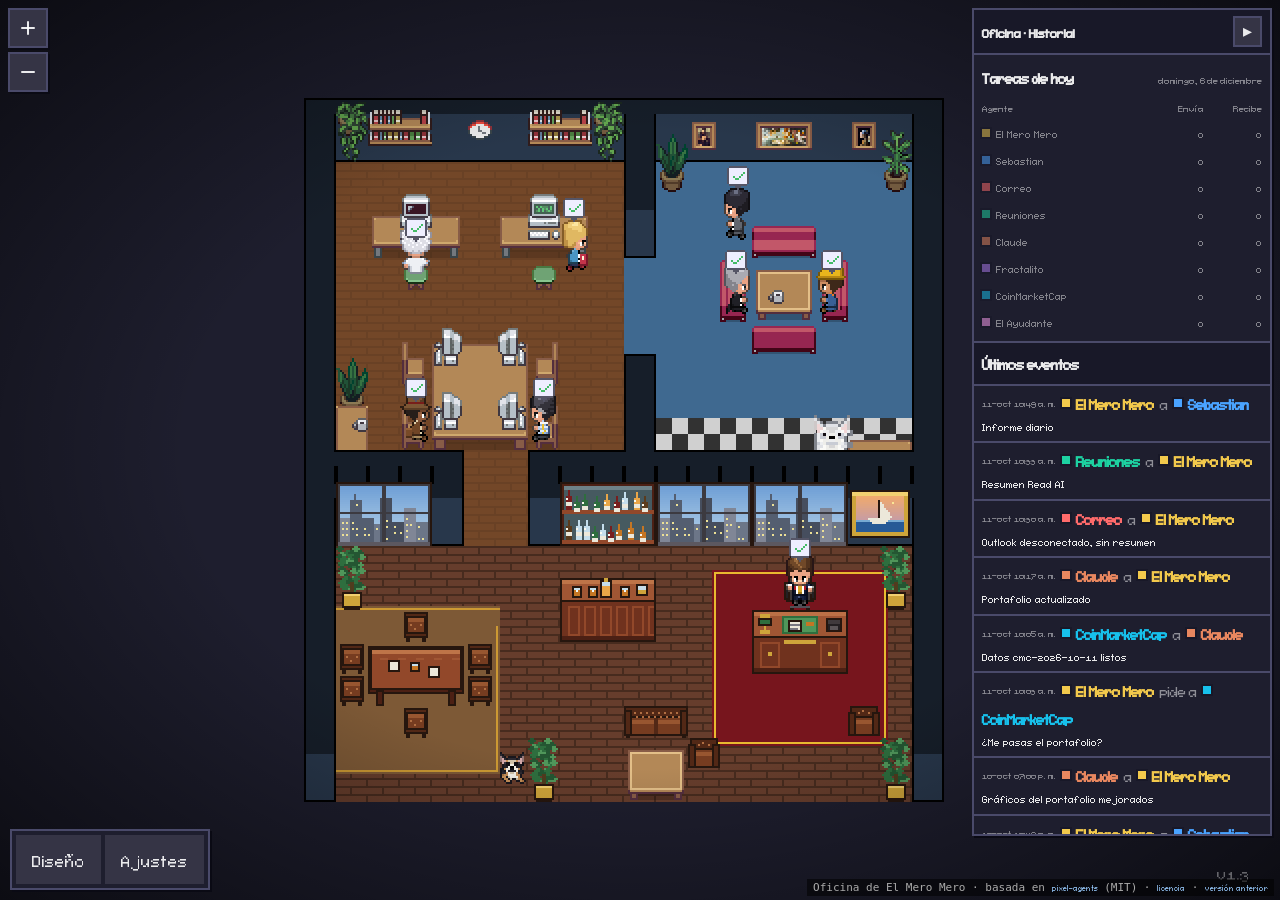
==== commit 2c465671: "Oficina: oficina Lobo, arreglos móvil y skins nuevas" ====
--- a/index.html
+++ b/index.html
@@ -5,7 +5,7 @@
     <link rel="icon" href="data:," />
     <meta name="viewport" content="width=device-width, initial-scale=1.0, viewport-fit=cover" />
     <title>Oficina de El Mero Mero</title>
-    <script type="module" crossorigin src="./assets/index-D2UADUM4.js"></script>
+    <script type="module" crossorigin src="./assets/index-aRQBQk89.js"></script>
     <link rel="stylesheet" crossorigin href="./assets/index-CZzEmwzj.css">
   </head>
   <body>
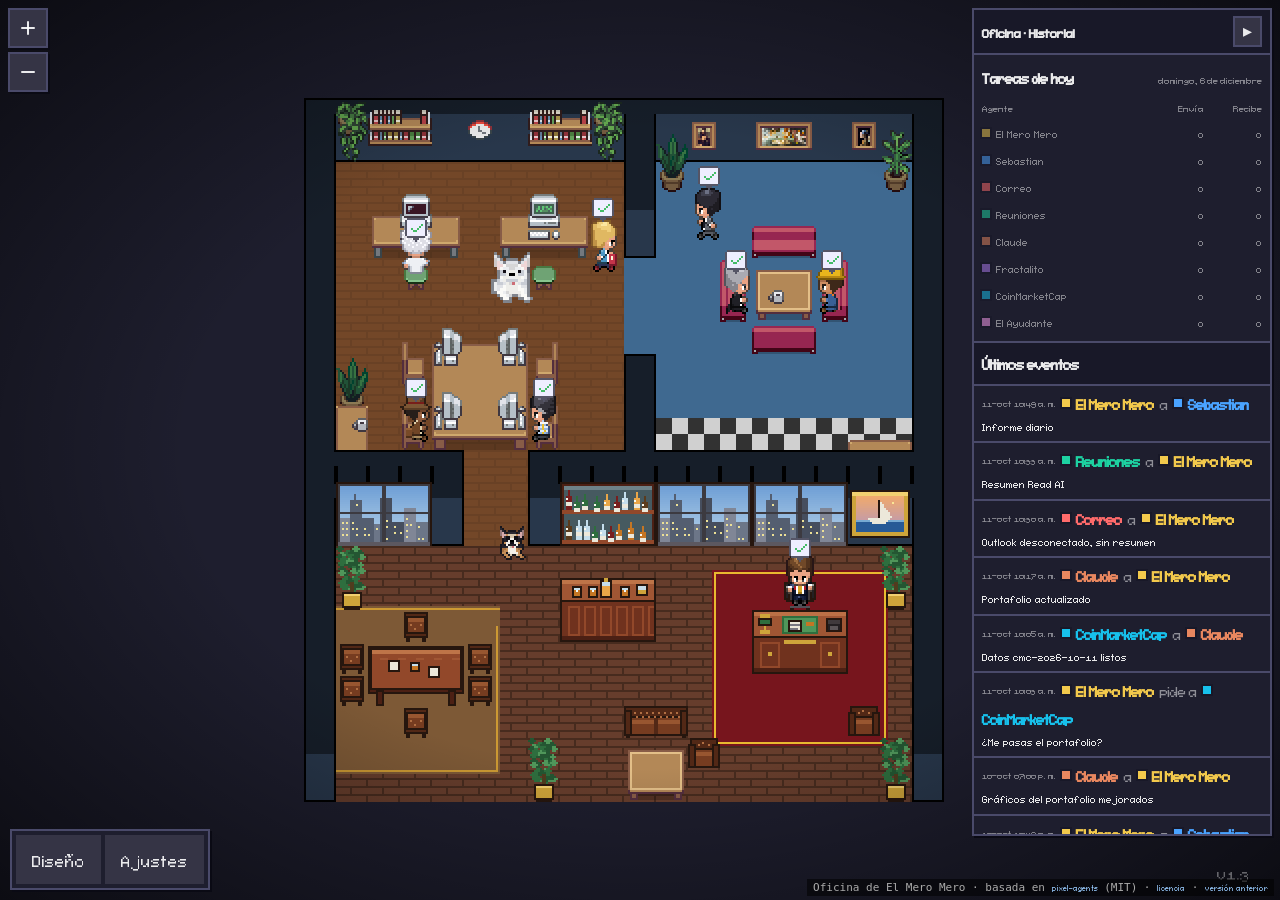
==== commit 33f3d67b: "Oficina: fix móvil 2 — un globo, pie no tapa Diseño/Ajustes" ====
--- a/index.html
+++ b/index.html
@@ -5,10 +5,18 @@
     <link rel="icon" href="data:," />
     <meta name="viewport" content="width=device-width, initial-scale=1.0, viewport-fit=cover" />
     <title>Oficina de El Mero Mero</title>
-    <script type="module" crossorigin src="./assets/index-aRQBQk89.js"></script>
+    <style>
+      /* Celular: el pie va en una franja propia abajo y la oficina termina encima. */
+      @media (max-width: 599px) {
+        #root { height: calc(100% - 22px) !important; }
+        .pie-oficina { left: 0 !important; right: 0 !important; bottom: 0 !important; height: 22px; box-sizing: border-box;
+          font-size: 9px !important; line-height: 18px; text-align: center; white-space: nowrap; overflow: hidden; text-overflow: ellipsis; }
+      }
+    </style>
+    <script type="module" crossorigin src="./assets/index-BSmDTV5W.js"></script>
     <link rel="stylesheet" crossorigin href="./assets/index-CZzEmwzj.css">
   </head>
   <body>
     <div id="root"></div>
-  <div style="position:fixed;right:6px;bottom:4px;font:11px monospace;color:#aaa;z-index:9999;background:#0008;padding:2px 6px">Oficina de El Mero Mero · basada en <a style="color:#9cf" href="https://github.com/pixel-agents-hq/pixel-agents">pixel-agents</a> (MIT) · <a style="color:#9cf" href="LICENSE-pixel-agents.txt">licencia</a> · <a style="color:#9cf" href="v1/">versión anterior</a></div></body>
+  <div class="pie-oficina" style="position:fixed;right:6px;bottom:4px;font:11px monospace;color:#aaa;z-index:9999;background:#0008;padding:2px 6px">Oficina de El Mero Mero · basada en <a style="color:#9cf" href="https://github.com/pixel-agents-hq/pixel-agents">pixel-agents</a> (MIT) · <a style="color:#9cf" href="LICENSE-pixel-agents.txt">licencia</a> · <a style="color:#9cf" href="v1/">versión anterior</a></div></body>
 </html>
